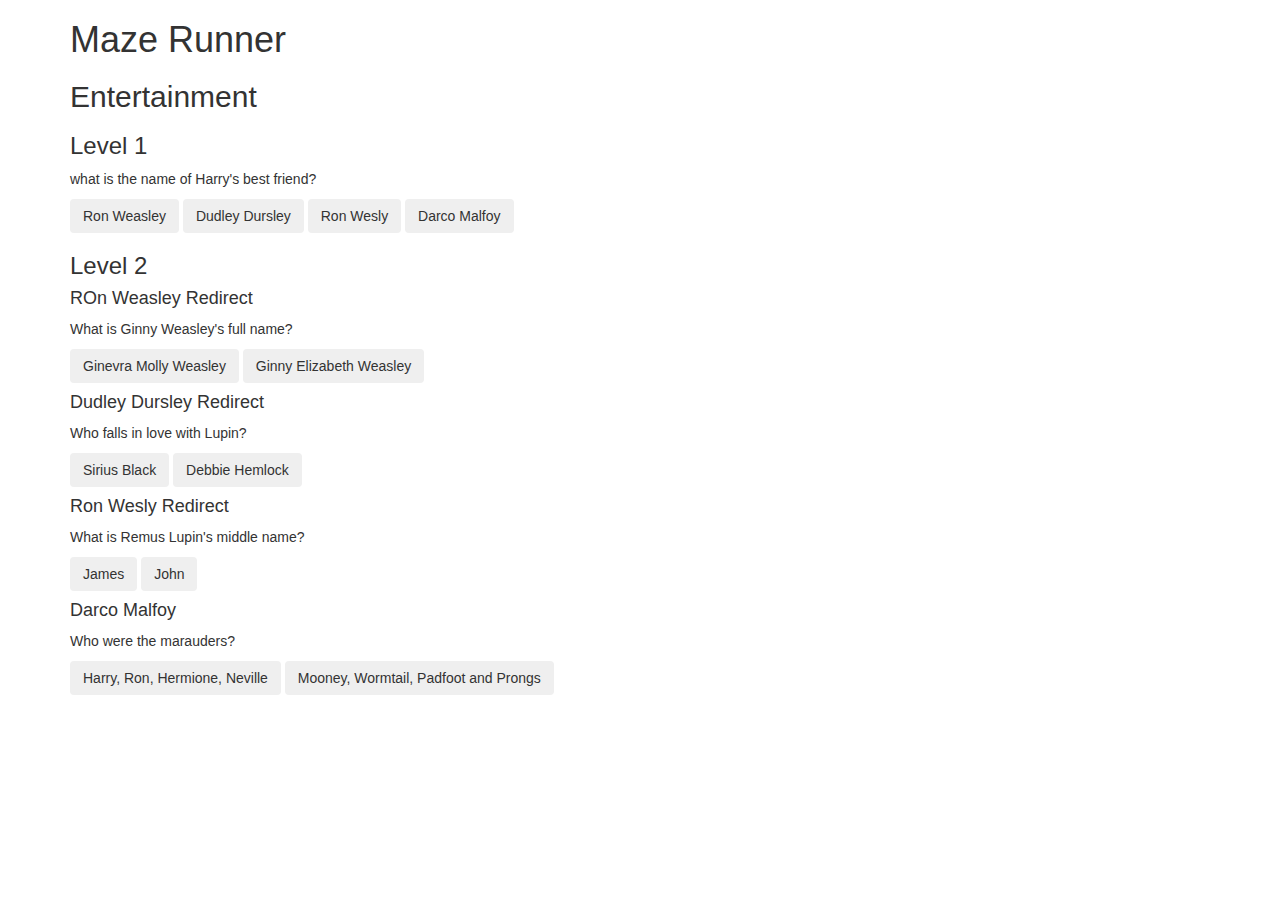
==== entertainment.html @ 1d20de8a "Merge pull request #2 from kimanikim/master" ====
<!DOCTYPE html>
<html lang="en" dir="ltr">

<head>
    <meta charset="utf-8">
    <link href="css/bootstrap.css" rel="stylesheet" type="text/css">
    <link rel="stylesheet" href="https://maxcdn.bootstrapcdn.com/bootstrap/3.3.7/css/bootstrap.min.css" integrity="sha384-BVYiiSIFeK1dGmJRAkycuHAHRg32OmUcww7on3RYdg4Va+PmSTsz/K68vbdEjh4u"
        crossorigin="anonymous">
    <link href="css/style.css" rel="stylesheet" type="text/css">
    <script src="https://code.jquery.com/jquery-3.3.1.js"></script>
    <script src="js/script3.js"></script>
    <title>Maze Runner</title>
</head>

<body>
    <div class="container">
        <h1>Maze Runner</h1>
        <h2>Entertainment</h2>
        <div id="question1-0">
            <h3>Level 1</h3>
            <p>what is the name of Harry's best friend?</p>
            <button class="btn" id="quest1-0">Ron Weasley</button>
            <button class="btn" id="quest1-1">Dudley Dursley</button>
            <button class="btn" id="quest1-2">Ron Wesly</button>
            <button class="btn" id="quest1-3">Darco Malfoy</button>
        </div>
        <div id="question 2-0">
            <h3>Level 2</h3>
            <h4>ROn Weasley Redirect</h4>
            <p>What is Ginny Weasley's full name?
            </p>
            <button class="btn" id="quest2-0">Ginevra Molly Weasley</button>
            <button class="btn" id="quest2-1">
                Ginny Elizabeth Weasley</button>
        </div>
        <div id="question 2-1">
            <h4>Dudley Dursley Redirect</h4>
            <p>Who falls in love with Lupin?
            </p>
            <button class="btn" id="quest2-2">Sirius Black</button>
            <!89!>
            <button class="btn" id="quest2-3">Debbie Hemlock</button>
        </div>
        <div id="question 2-2">
            <h4>Ron Wesly Redirect</h4>
            <p>What is Remus Lupin's middle name?
            </p>
            <button class="btn" id="quest2-4">James</button>
            <button class="btn" id="quest2-5">John</button>
        </div>
        <div id="question 2-3">
            <h4>Darco Malfoy</h4>
            <p>Who were the marauders?</p>
            <button class="btn" id="quest2-6">Harry, Ron, Hermione, Neville</button>
            <button class="btn" id="quest2-7">Mooney, Wormtail, Padfoot and Prongs</button>
        </div>
        <div class="hide">
            <h3>Level 3</h3>
            <div id="question3-0">
                <h4>Ginevra Molly Weasley Redirect</h4>
                <p>Who is a squib?</p>
                <button class="btn" id="quest3-0">Filch</button>
                <button class="btn" id="quest3-1">Snape</button>
            </div>

            <div id="question3-1">
                <h4>Ginny Elizabeth Weasley Redirect</h4>
                <p>What is Hermione's middle name?
                </p>
                <button class="btn" id="3-2">
                    Millicent</button>
                <button class="btn" id="3-3">Jane</button>
            </div>
            <div id="question3-2">
                <h4>Sirius Black Redirect</h4>
                <p>Where was Kanye West born?
                </p>
                <button class="btn" id="3-4">
                    Atlanta</button>
                <button class="btn" id="3-5">New York</button>
            </div>
            <div id="question3-3">
                <h4>Debbie Hemlock Redirect</h4>
                <p>Which radio personality calls himself "The King of All Media"?</p>
                <button class="btn" id="3-6">
                    Howard Stern</button>
                <button class="btn" id="3-7">Marily Monroe</button>
            </div>
            <div id="question3-4">
                <h4>James Redirect</h4>
                <p>"Doctor Who" star David Tennant performed in a rendition of which Shakespearean play?</p>
                <button class="btn" id="3-8">
                    Hamlet</button>
                <button class="btn" id="3-9">Marily</button>
            </div>
            <div id="question3-5">>
                <h4>John Redirect</h4>
                <p>In which Shakespeare play does the character Marcellus say, "Something is rotten in the state of Denmark"?
                </p>
                <button class="btn" id="3-10">
                    Hamlet</button>
                <button class="btn" id="3-11">Chorus</button>
            </div>
            <div id="question3-6">
                <h4>Harry, Ron, Hermione, Neville Redirect</h4>
                <p>In which Shakespearean play will you find the suicide of Ophelia?
                </p>
                <button class="btn" id="3-12">
                    Hamlet</button>
                <button class="btn" id="3-13">Chorus</button>
            </div>
            <div id="question3-7">
                <h4>Mooney, Wormtail, Padfoot and Prongs</h4>
                <p>What was George Bizet's last opera?</p>
                <button class="btn" id="3-14">Carmen</button>
                <button class="btn" id="3-15">Zoom</button>
            </div>
            <div id="question4-0">
                <h3>Level 4</h3>
                <h4>Filch Redirect</h4>
                <p>In "Jurassic World", what is the name of the dinosaur that is a genetic hybrid?</p>
                <button class="btn" id="4-0">Indominus Rex</button>
                <button class="btn" id="4-1">Tryrex</button>
            </div>
            <div id="question4-1">
                <h4>Snape Redirect</h4>
                <p>In the movie "Blade Runner", what is the term used for human-like androids?</p>
                <button class="btn" id="4-2">Indominus</button>
                <button class="btn" id="4-3">Replicants</button>
            </div>
            <div id="question4-2">
                <h4>Millicent Redirect</h4>
                <p>In the 1976 film 'Taxi Driver', how many guns did Travis buy from the salesman?</p>
                <button class="btn" id="4-4">4</button>
                <button class="btn" id="4-5">3</button>
            </div>
            <div id="question4-3">
                <h4>Jane Redirect</h4>
                <p>Ewan McGregor did not know the name of the second prequel film of Star Wars during and after filming.</p>
                <button class="btn" id="4-6">False</button>
                <button class="btn" id="4-7">True</button>
            </div>
            <div id="question4-4">
                <h4>Atlanta Redirect</h4>
                <p>What was the title of the first Bond movie, released in 1962?</p>
                <button class="btn" id="4-8">Jamie</button>
                <button class="btn" id="4-9">Dr. No</button>
            </div>
            <div id="question4-5">
                <h4>New York Redirect</h4>
                <p>In the 1971 film "Willy Wonka & the Chocolate Factory", who played Willy Wonka?</p>
                <button class="btn" id="4-10">Gene Wilder</button>
                <button class="btn" id="4-11">Williom Dock</button>
            </div>
            <div id="question4-6">
                <h4>Howard Monroe Redirect</h4>
                <p>Brandon Routh plays the titular character in the movie "John Wick".</p>
                <button class="btn" id="4-12">True</button>
                <button class="btn" id="4-13">False</button>
            </div>
            <div id="question4-7">
                <h4>Hamlet Redirect</h4>
                <p>Who voiced Metalbeard in "The Lego Movie"?</p>
                <button class="btn" id="4-14">Nick Offerman</button>
                <button class="btn" id="4-15">O'brien William</button>
            </div>
            <div id="question4-8">
                <h4>Marily Redirect</h4>
                <p>What is the name of the island that "Jurassic Park" is built on?</p>
                <button class="btn" id="4-16">North Isla</button>
                <button class="btn" id="4-17">Isal Nublar</button>
            </div>
            <div id="question4-9">
                <h4>Hamlet Redirect</h4>
                <p>There aren't any live-action clones in "Star Wars: Episode III - Revenge of the Sith".</p>
                <button class="btn" id="4-18">True</button>
                <button class="btn" id="4-19">False</button>
            </div>
            <div id="question4-10">
                <h4>Chorus Redirect</h4>
                <p>Which movie sequel had improved box office results compared to its original film?</p>
                <button class="btn" id="4-20">Toy Story</button>
                <button class="btn" id="4-21">Toy Story 2</button>
            </div>
            <div id="question4-11">
                <h4>Hamlet Redirect</h4>
                <p>Daniel Radcliffe became a global star in the film industry due to his performance in which film franchise?</p>
                <button class="btn" id="4-22">Harry Potter</button>
                <button class="btn" id="4-23">Tommy James</button>
            </div>
            <div id="question4-12">
                <h4>Chorus Redirect</h4>
                <p>In the movie The Revenant, DiCaprio's character hunts down the killer of his son.</p>
                <button class="btn" id="4-24">True</button>
                <button class="btn" id="4-25">False</button>
            </div>
            <div id="question4-13">
                <h4>Carmen Redirect</h4>
                <p>In the movie The Revenant, DiCaprio's character hunts down the killer of his son.
                </p>
                <button class="btn" id="4-26">True</button>
                <button class="btn" id="4-27">False</button>
            </div>
            <div id="question4-14">
                <h4>Carmen Redirect</h4>
                <p>Before "Jurassic Park III" was finalized and the Spinosaurus was chosen, which dinosaur was going to be the
                    star?
                </p>
                <button class="btn" id="4-28">Tryrex</button>
                <button class="btn" id="4-29">Baryonyx</button>
            </div>
            <div id="question4-0">
                <h4>Zoom Redirect</h4>
                <p>Leonardo DiCaprio won an Oscar for Best Actor in 2004's "The Aviator".</p>
                <button class="btn" id="4-30">True</button>
                <button class="btn" id="4-31">False</button>
            </div>

        </div>




    </div>

</body>

</html>
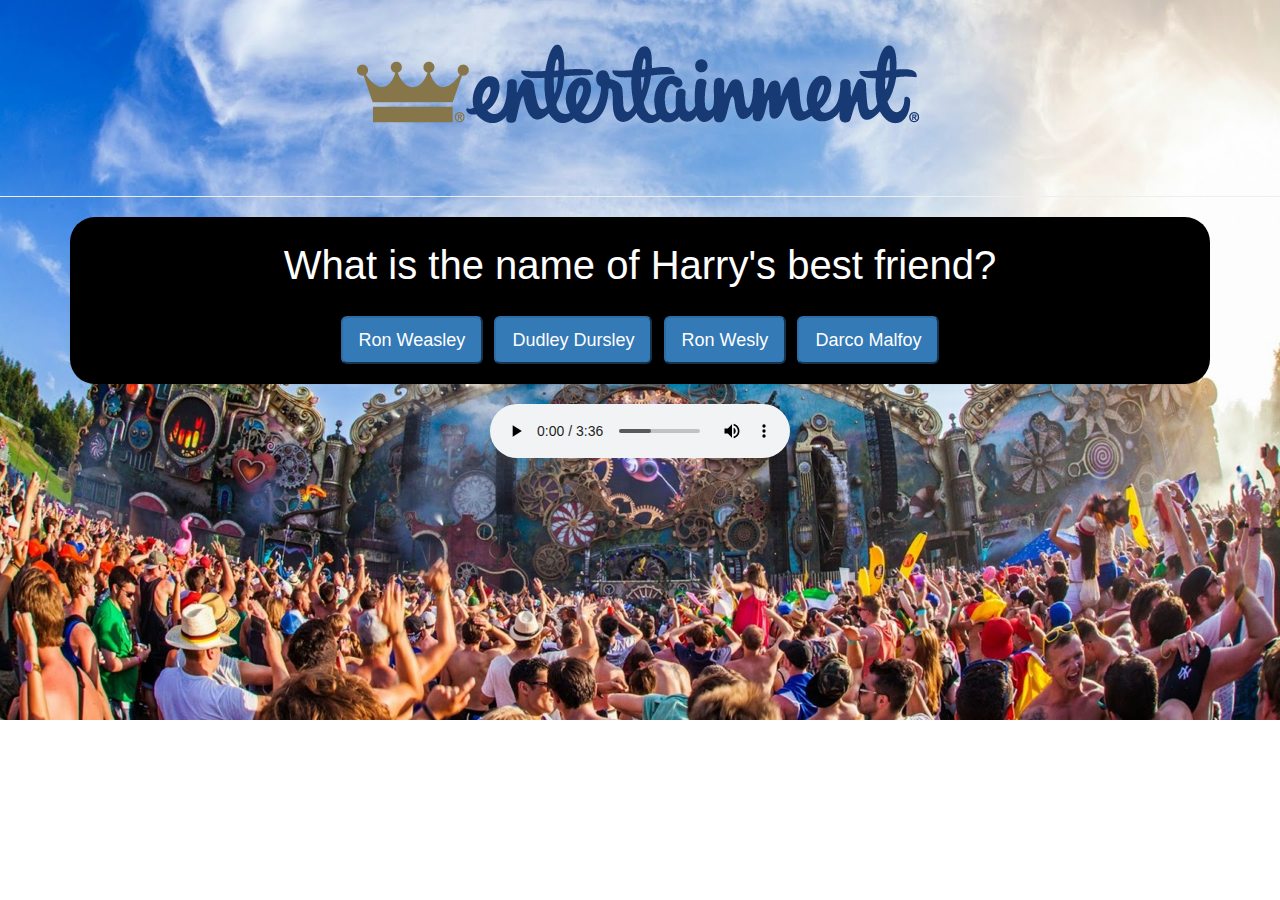
==== commit 76346ff2: "Brian's branch updated" ====
--- a/entertainment.html
+++ b/entertainment.html
@@ -6,219 +6,224 @@
     <link href="css/bootstrap.css" rel="stylesheet" type="text/css">
     <link rel="stylesheet" href="https://maxcdn.bootstrapcdn.com/bootstrap/3.3.7/css/bootstrap.min.css" integrity="sha384-BVYiiSIFeK1dGmJRAkycuHAHRg32OmUcww7on3RYdg4Va+PmSTsz/K68vbdEjh4u"
         crossorigin="anonymous">
-    <link href="css/style.css" rel="stylesheet" type="text/css">
+    <link href="css/style3.css" rel="stylesheet" type="text/css">
     <script src="https://code.jquery.com/jquery-3.3.1.js"></script>
     <script src="js/script3.js"></script>
     <title>Maze Runner</title>
 </head>
 
 <body>
+    <header>
+        <div class="img">
+            <img src="img/entertainment.png" alt="">
+        </div>
+        <hr class="divider-dashed-dbl brd-gray my-4">
+    </header>
     <div class="container">
-        <h1>Maze Runner</h1>
-        <h2>Entertainment</h2>
-        <div id="question1-0">
-            <h3>Level 1</h3>
-            <p>what is the name of Harry's best friend?</p>
-            <button class="btn" id="quest1-0">Ron Weasley</button>
-            <button class="btn" id="quest1-1">Dudley Dursley</button>
-            <button class="btn" id="quest1-2">Ron Wesly</button>
-            <button class="btn" id="quest1-3">Darco Malfoy</button>
-        </div>
-        <div id="question 2-0">
-            <h3>Level 2</h3>
-            <h4>ROn Weasley Redirect</h4>
-            <p>What is Ginny Weasley's full name?
-            </p>
-            <button class="btn" id="quest2-0">Ginevra Molly Weasley</button>
-            <button class="btn" id="quest2-1">
-                Ginny Elizabeth Weasley</button>
-        </div>
-        <div id="question 2-1">
-            <h4>Dudley Dursley Redirect</h4>
-            <p>Who falls in love with Lupin?
-            </p>
-            <button class="btn" id="quest2-2">Sirius Black</button>
-            <!89!>
-            <button class="btn" id="quest2-3">Debbie Hemlock</button>
-        </div>
-        <div id="question 2-2">
-            <h4>Ron Wesly Redirect</h4>
-            <p>What is Remus Lupin's middle name?
-            </p>
-            <button class="btn" id="quest2-4">James</button>
-            <button class="btn" id="quest2-5">John</button>
-        </div>
-        <div id="question 2-3">
-            <h4>Darco Malfoy</h4>
-            <p>Who were the marauders?</p>
-            <button class="btn" id="quest2-6">Harry, Ron, Hermione, Neville</button>
-            <button class="btn" id="quest2-7">Mooney, Wormtail, Padfoot and Prongs</button>
-        </div>
-        <div class="hide">
-            <h3>Level 3</h3>
+        <div class="panel panel-info panel-height">
+
+            <div id="question1-0">
+
+                <p>What is the name of Harry's best friend?</p>
+                <button class="btn-primary btn-lg" id="quest1-0">Ron Weasley</button>
+                <button class="btn-primary btn-lg" id="quest1-1">Dudley Dursley</button>
+                <button class="btn-primary btn-lg" id="quest1-2">Ron Wesly</button>
+                <button class="btn-primary btn-lg" id="quest1-3">Darco Malfoy</button>
+            </div>
+            <div id="question2-0">
+
+
+                <p>What is Ginny Weasley's full name?
+                </p>
+                <button class="btn-primary btn-lg" id="quest2-0">Ginevra Molly Weasley</button>
+                <button class="btn-primary btn-lg" id="quest2-1">Ginny Elizabeth Weasley</button>
+            </div>
+            <div id="question2-1">
+
+                <p>Who falls in love with Lupin?
+                </p>
+                <button class="btn-primary btn-lg" id="quest2-2">Sirius Black</button>
+                <!89!>
+                <button class="btn-primary btn-lg" id="quest2-3">Debbie Hemlock</button>
+            </div>
+            <div id="question2-2">
+
+                <p>What is Remus Lupin's middle name?
+                </p>
+                <button class="btn-primary btn-lg" id="quest2-4">James</button>
+                <button class="btn-primary btn-lg" id="quest2-5">John</button>
+            </div>
+            <div id="question2-3">
+
+                <p>Who were the marauders?</p>
+                <button class="btn-primary btn-lg" id="quest2-6">Harry, Ron, Hermione, Neville</button>
+                <button class="btn-primary btn-lg" id="quest2-7">Mooney, Wormtail, Padfoot and Prongs</button>
+            </div>
             <div id="question3-0">
-                <h4>Ginevra Molly Weasley Redirect</h4>
+
+
                 <p>Who is a squib?</p>
-                <button class="btn" id="quest3-0">Filch</button>
-                <button class="btn" id="quest3-1">Snape</button>
-            </div>
-
+                <button class="btn-primary btn-lg" id="quest3-0">Filch</button>
+                <button class="btn-primary btn-lg" id="quest3-1">Snape</button>
+            </div>
             <div id="question3-1">
-                <h4>Ginny Elizabeth Weasley Redirect</h4>
+
                 <p>What is Hermione's middle name?
                 </p>
-                <button class="btn" id="3-2">
+                <button class="btn-primary btn-lg" id="quest3-2">
                     Millicent</button>
-                <button class="btn" id="3-3">Jane</button>
+                <button class="btn-primary btn-lg" id="quest3-3">Jane</button>
             </div>
             <div id="question3-2">
-                <h4>Sirius Black Redirect</h4>
+
                 <p>Where was Kanye West born?
                 </p>
-                <button class="btn" id="3-4">
+                <button class="btn-primary btn-lg" id="quest3-4">
                     Atlanta</button>
-                <button class="btn" id="3-5">New York</button>
+                <button class="btn-primary btn-lg" id="quest3-5">New York</button>
             </div>
             <div id="question3-3">
-                <h4>Debbie Hemlock Redirect</h4>
                 <p>Which radio personality calls himself "The King of All Media"?</p>
-                <button class="btn" id="3-6">
+                <button class="btn-primary btn-lg" id="quest3-6">
                     Howard Stern</button>
-                <button class="btn" id="3-7">Marily Monroe</button>
+                <button class="btn-primary btn-lg" id="quest3-7">Marily Monroe</button>
             </div>
             <div id="question3-4">
-                <h4>James Redirect</h4>
                 <p>"Doctor Who" star David Tennant performed in a rendition of which Shakespearean play?</p>
-                <button class="btn" id="3-8">
+                <button class="btn-primary btn-lg" id="quest3-8">
                     Hamlet</button>
-                <button class="btn" id="3-9">Marily</button>
-            </div>
-            <div id="question3-5">>
-                <h4>John Redirect</h4>
+                <button class="btn-primary btn-lg" id="quest3-9">Marily</button>
+            </div>
+            <div id="question3-5">
+
                 <p>In which Shakespeare play does the character Marcellus say, "Something is rotten in the state of Denmark"?
                 </p>
-                <button class="btn" id="3-10">
+                <button class="btn-primary btn-lg" id="quest3-10">
                     Hamlet</button>
-                <button class="btn" id="3-11">Chorus</button>
+                <button class="btn-primary btn-lg" id="quest3-11">Chorus</button>
             </div>
             <div id="question3-6">
-                <h4>Harry, Ron, Hermione, Neville Redirect</h4>
+
                 <p>In which Shakespearean play will you find the suicide of Ophelia?
                 </p>
-                <button class="btn" id="3-12">
+                <button class="btn-primary btn-lg" id="quest3-12">
                     Hamlet</button>
-                <button class="btn" id="3-13">Chorus</button>
+                <button class="btn-primary btn-lg" id="quest3-13">Chorus</button>
             </div>
             <div id="question3-7">
-                <h4>Mooney, Wormtail, Padfoot and Prongs</h4>
+
                 <p>What was George Bizet's last opera?</p>
-                <button class="btn" id="3-14">Carmen</button>
-                <button class="btn" id="3-15">Zoom</button>
+                <button class="btn-primary btn-lg" id="quest3-14">Carmen</button>
+                <button class="btn-primary btn-lg" id="quest3-15">Zoom</button>
             </div>
             <div id="question4-0">
-                <h3>Level 4</h3>
-                <h4>Filch Redirect</h4>
+
+
                 <p>In "Jurassic World", what is the name of the dinosaur that is a genetic hybrid?</p>
-                <button class="btn" id="4-0">Indominus Rex</button>
-                <button class="btn" id="4-1">Tryrex</button>
+                <button class="btn-primary btn-lg" id="quest4-0">Indominus Rex</button>
+                <button class="btn-primary btn-lg" id="quest4-1">Tryrex</button>
             </div>
             <div id="question4-1">
-                <h4>Snape Redirect</h4>
+
                 <p>In the movie "Blade Runner", what is the term used for human-like androids?</p>
-                <button class="btn" id="4-2">Indominus</button>
-                <button class="btn" id="4-3">Replicants</button>
+                <button class="btn-primary btn-lg" id="quest4-2">Indominus</button>
+                <button class="btn-primary btn-lg" id="quest4-3">Replicants</button>
             </div>
             <div id="question4-2">
-                <h4>Millicent Redirect</h4>
+
                 <p>In the 1976 film 'Taxi Driver', how many guns did Travis buy from the salesman?</p>
-                <button class="btn" id="4-4">4</button>
-                <button class="btn" id="4-5">3</button>
+                <button class="btn-primary btn-lg" id="quest4-4">4</button>
+                <button class="btn-primary btn-lg" id="quest4-5">3</button>
             </div>
             <div id="question4-3">
-                <h4>Jane Redirect</h4>
+
                 <p>Ewan McGregor did not know the name of the second prequel film of Star Wars during and after filming.</p>
-                <button class="btn" id="4-6">False</button>
-                <button class="btn" id="4-7">True</button>
+                <button class="btn-primary btn-lg" id="quest4-6">False</button>
+                <button class="btn-primary btn-lg" id="quest4-7">True</button>
             </div>
             <div id="question4-4">
-                <h4>Atlanta Redirect</h4>
+
                 <p>What was the title of the first Bond movie, released in 1962?</p>
-                <button class="btn" id="4-8">Jamie</button>
-                <button class="btn" id="4-9">Dr. No</button>
+                <button class="btn-primary btn-lg" id="quest4-8">Jamie</button>
+                <button class="btn-primary btn-lg" id="quest4-9">Dr. No</button>
             </div>
             <div id="question4-5">
-                <h4>New York Redirect</h4>
+
                 <p>In the 1971 film "Willy Wonka & the Chocolate Factory", who played Willy Wonka?</p>
-                <button class="btn" id="4-10">Gene Wilder</button>
-                <button class="btn" id="4-11">Williom Dock</button>
+                <button class="btn-primary btn-lg" id="quest4-10">Gene Wilder</button>
+                <button class="btn-primary btn-lg" id="quest4-11">Williom Dock</button>
             </div>
             <div id="question4-6">
-                <h4>Howard Monroe Redirect</h4>
+
                 <p>Brandon Routh plays the titular character in the movie "John Wick".</p>
-                <button class="btn" id="4-12">True</button>
-                <button class="btn" id="4-13">False</button>
+                <button class="btn-primary btn-lg" id="quest4-12">True</button>
+                <button class="btn-primary btn-lg" id="quest4-13">False</button>
             </div>
             <div id="question4-7">
-                <h4>Hamlet Redirect</h4>
+
                 <p>Who voiced Metalbeard in "The Lego Movie"?</p>
-                <button class="btn" id="4-14">Nick Offerman</button>
-                <button class="btn" id="4-15">O'brien William</button>
+                <button class="btn-primary btn-lg" id="quest4-14">Nick Offerman</button>
+                <button class="btn-primary btn-lg" id="quest4-15">O'brien William</button>
             </div>
             <div id="question4-8">
-                <h4>Marily Redirect</h4>
+
                 <p>What is the name of the island that "Jurassic Park" is built on?</p>
-                <button class="btn" id="4-16">North Isla</button>
-                <button class="btn" id="4-17">Isal Nublar</button>
+                <button class="btn-primary btn-lg" id="quest4-16">North Isla</button>
+                <button class="btn-primary btn-lg" id="quest4-17">Isal Nublar</button>
             </div>
             <div id="question4-9">
-                <h4>Hamlet Redirect</h4>
+
                 <p>There aren't any live-action clones in "Star Wars: Episode III - Revenge of the Sith".</p>
-                <button class="btn" id="4-18">True</button>
-                <button class="btn" id="4-19">False</button>
+                <button class="btn-primary btn-lg" id="quest4-18">True</button>
+                <button class="btn-primary btn-lg" id="quest4-19">False</button>
             </div>
             <div id="question4-10">
-                <h4>Chorus Redirect</h4>
+
                 <p>Which movie sequel had improved box office results compared to its original film?</p>
-                <button class="btn" id="4-20">Toy Story</button>
-                <button class="btn" id="4-21">Toy Story 2</button>
+                <button class="btn-primary btn-lg" id="quest4-20">Toy Story</button>
+                <button class="btn-primary btn-lg" id="quest4-21">Toy Story 2</button>
             </div>
             <div id="question4-11">
-                <h4>Hamlet Redirect</h4>
+
                 <p>Daniel Radcliffe became a global star in the film industry due to his performance in which film franchise?</p>
-                <button class="btn" id="4-22">Harry Potter</button>
-                <button class="btn" id="4-23">Tommy James</button>
+                <button class="btn-primary btn-lg" id="quest4-22">Harry Potter</button>
+                <button class="btn-primary btn-lg" id="quest4-23">Tommy James</button>
             </div>
             <div id="question4-12">
-                <h4>Chorus Redirect</h4>
+
                 <p>In the movie The Revenant, DiCaprio's character hunts down the killer of his son.</p>
-                <button class="btn" id="4-24">True</button>
-                <button class="btn" id="4-25">False</button>
+                <button class="btn-primary btn-lg" id="quest4-24">True</button>
+                <button class="btn-primary btn-lg" id="quest4-25">False</button>
             </div>
             <div id="question4-13">
-                <h4>Carmen Redirect</h4>
+
                 <p>In the movie The Revenant, DiCaprio's character hunts down the killer of his son.
                 </p>
-                <button class="btn" id="4-26">True</button>
-                <button class="btn" id="4-27">False</button>
+                <button class="btn-primary btn-lg" id="quest4-26">True</button>
+                <button class="btn-primary btn-lg" id="quest4-27">False</button>
             </div>
             <div id="question4-14">
-                <h4>Carmen Redirect</h4>
+
                 <p>Before "Jurassic Park III" was finalized and the Spinosaurus was chosen, which dinosaur was going to be the
                     star?
                 </p>
-                <button class="btn" id="4-28">Tryrex</button>
-                <button class="btn" id="4-29">Baryonyx</button>
-            </div>
-            <div id="question4-0">
-                <h4>Zoom Redirect</h4>
+                <button class="btn-primary btn-lg" id="quest4-28">Tryrex</button>
+                <button class="btn-primary btn-lg" id="quest4-29">Baryonyx</button>
+            </div>
+            <div id="question4-15">
+
                 <p>Leonardo DiCaprio won an Oscar for Best Actor in 2004's "The Aviator".</p>
-                <button class="btn" id="4-30">True</button>
-                <button class="btn" id="4-31">False</button>
+                <button class="btn-primary btn-lg" id="quest4-30">True</button>
+                <button class="btn-primary btn-lg" id="quest4-31">False</button>
+            </div>
+            <div id="win">
+                <h4>Congratulations! You've conquered the maze!</h4>
             </div>
 
         </div>
-
-
+        <audio controls autoplay loop>
+            <source src="Music/Yo Alex Feat  Stonee Jiwe - Uhai (Extended) [2017].mp3">
+        </audio>
 
 
     </div>
--- a/css/style3.css
+++ b/css/style3.css
@@ -0,0 +1,65 @@
+#question2-0,
+#question2-1,
+#question2-2,
+#question2-3 {
+  display: none;
+}
+#question3-0,
+#question3-1,
+#question3-2,
+#question3-3,
+#question3-4,
+#question3-5,
+#question3-6,
+#question3-7 {
+  display: none;
+}
+#question4-0,
+#question4-1,
+#question4-2,
+#question4-3,
+#question4-4,
+#question4-5,
+#question4-6,
+#question4-7,
+#question4-8,
+#question4-9,
+#question4-10,
+#question4-11,
+#question4-12,
+#question4-13,
+#question4-14,
+#question4-15,
+#win {
+  display: none;
+}
+
+body {
+  background-image: url("../img/Tomorrowland-Belgium-Wallpaper-HD-27064.jpg");
+
+  background-size: cover;
+  background-repeat: no-repeat;
+}
+
+.container {
+  margin-top: 0%;
+  text-align: center;
+}
+
+.panel {
+  background-color: black;
+  color: white;
+  font-size: 40px;
+  border-radius: 25px;
+  border: 2px;
+  padding: 20px;
+}
+
+.img {
+  text-align: center;
+}
+
+button:hover {
+  background: #00ff8c;
+  color: black;
+}
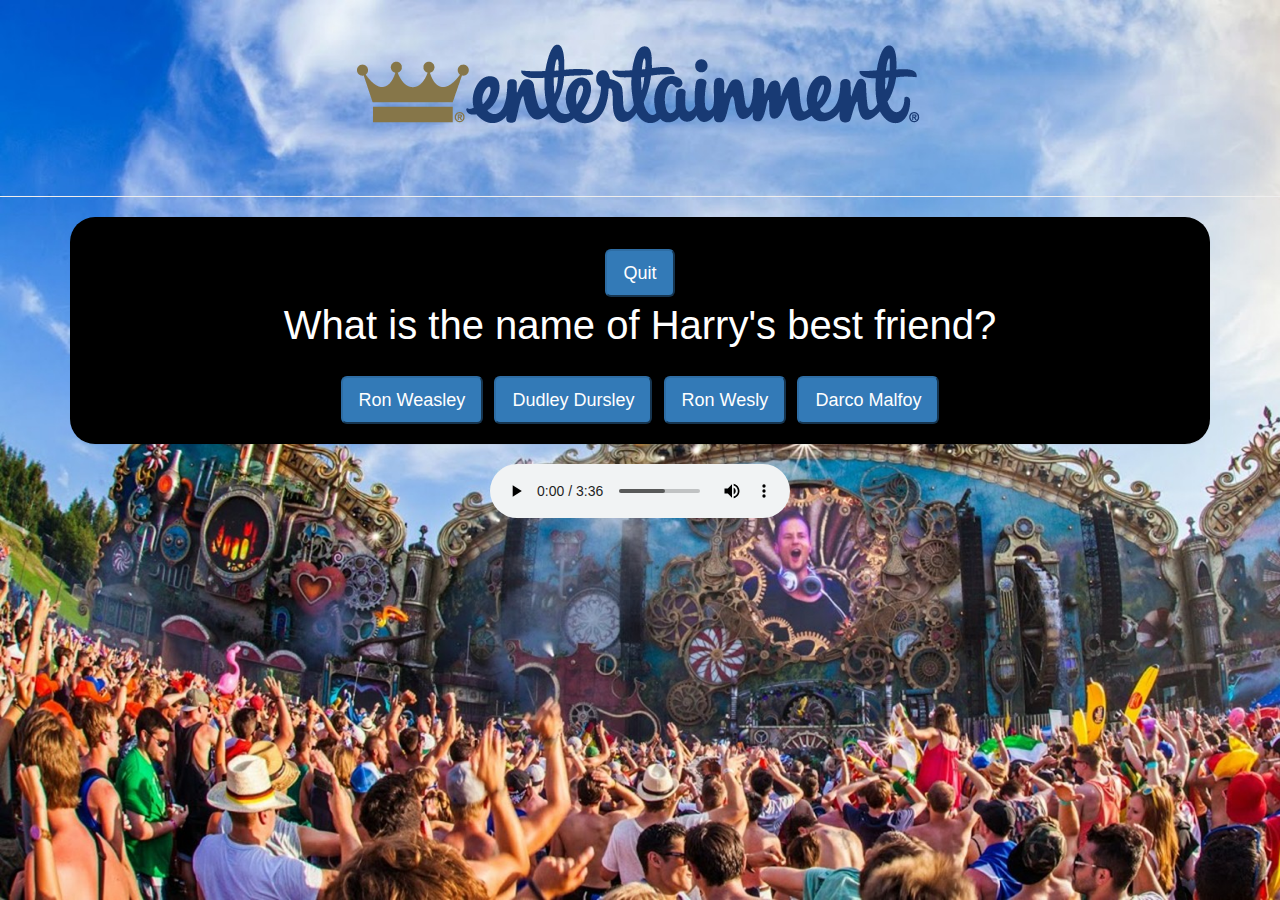
==== commit 9d5068a6: "Branches merged" ====
--- a/entertainment.html
+++ b/entertainment.html
@@ -21,6 +21,8 @@
     </header>
     <div class="container">
         <div class="panel panel-info panel-height">
+          <button id="quit" onclick="location.href='index.html'"  class="btn-primary btn-lg">Quit</button>
+
 
             <div id="question1-0">
 
@@ -43,7 +45,7 @@
                 <p>Who falls in love with Lupin?
                 </p>
                 <button class="btn-primary btn-lg" id="quest2-2">Sirius Black</button>
-                <!89!>
+
                 <button class="btn-primary btn-lg" id="quest2-3">Debbie Hemlock</button>
             </div>
             <div id="question2-2">
@@ -222,7 +224,7 @@
 
         </div>
         <audio controls autoplay loop>
-            <source src="Music/Yo Alex Feat  Stonee Jiwe - Uhai (Extended) [2017].mp3">
+            <source src="music/Yo Alex Feat  Stonee Jiwe - Uhai (Extended) [2017].mp3">
         </audio>
 
 
@@ -230,4 +232,4 @@
 
 </body>
 
-</html>+</html>
--- a/css/style3.css
+++ b/css/style3.css
@@ -33,6 +33,9 @@
 #win {
   display: none;
 }
+body,html{
+  height:100%;
+}
 
 body {
   background-image: url("../img/Tomorrowland-Belgium-Wallpaper-HD-27064.jpg");
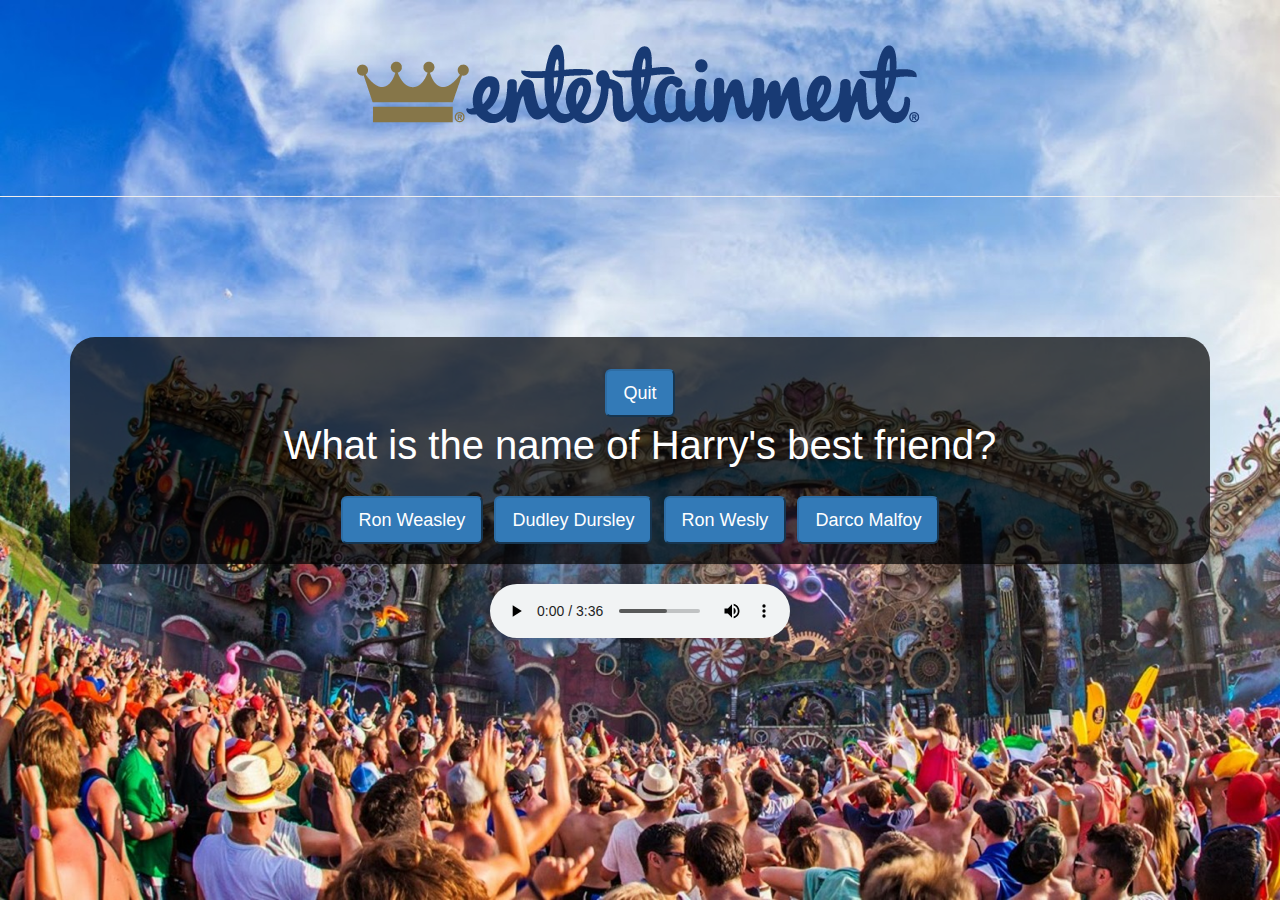
==== commit 2314fc5b: "jQuery errors fixed and favicons added to html files" ====
--- a/entertainment.html
+++ b/entertainment.html
@@ -3,6 +3,8 @@
 
 <head>
     <meta charset="utf-8">
+    <link rel="icon" type="image/png" href="img/tomorrowland.png" >
+
     <link href="css/bootstrap.css" rel="stylesheet" type="text/css">
     <link rel="stylesheet" href="https://maxcdn.bootstrapcdn.com/bootstrap/3.3.7/css/bootstrap.min.css" integrity="sha384-BVYiiSIFeK1dGmJRAkycuHAHRg32OmUcww7on3RYdg4Va+PmSTsz/K68vbdEjh4u"
         crossorigin="anonymous">
@@ -20,6 +22,7 @@
         <hr class="divider-dashed-dbl brd-gray my-4">
     </header>
     <div class="container">
+      <br><br><br><br><br><br>
         <div class="panel panel-info panel-height">
           <button id="quit" onclick="location.href='index.html'"  class="btn-primary btn-lg">Quit</button>
 
@@ -220,6 +223,7 @@
             </div>
             <div id="win">
                 <h4>Congratulations! You've conquered the maze!</h4>
+                <img src="img/entertain.gif">
             </div>
 
         </div>
--- a/css/style3.css
+++ b/css/style3.css
@@ -56,6 +56,8 @@
   border-radius: 25px;
   border: 2px;
   padding: 20px;
+  background-color: rgba(0,0,0, 0.7);
+
 }
 
 .img {
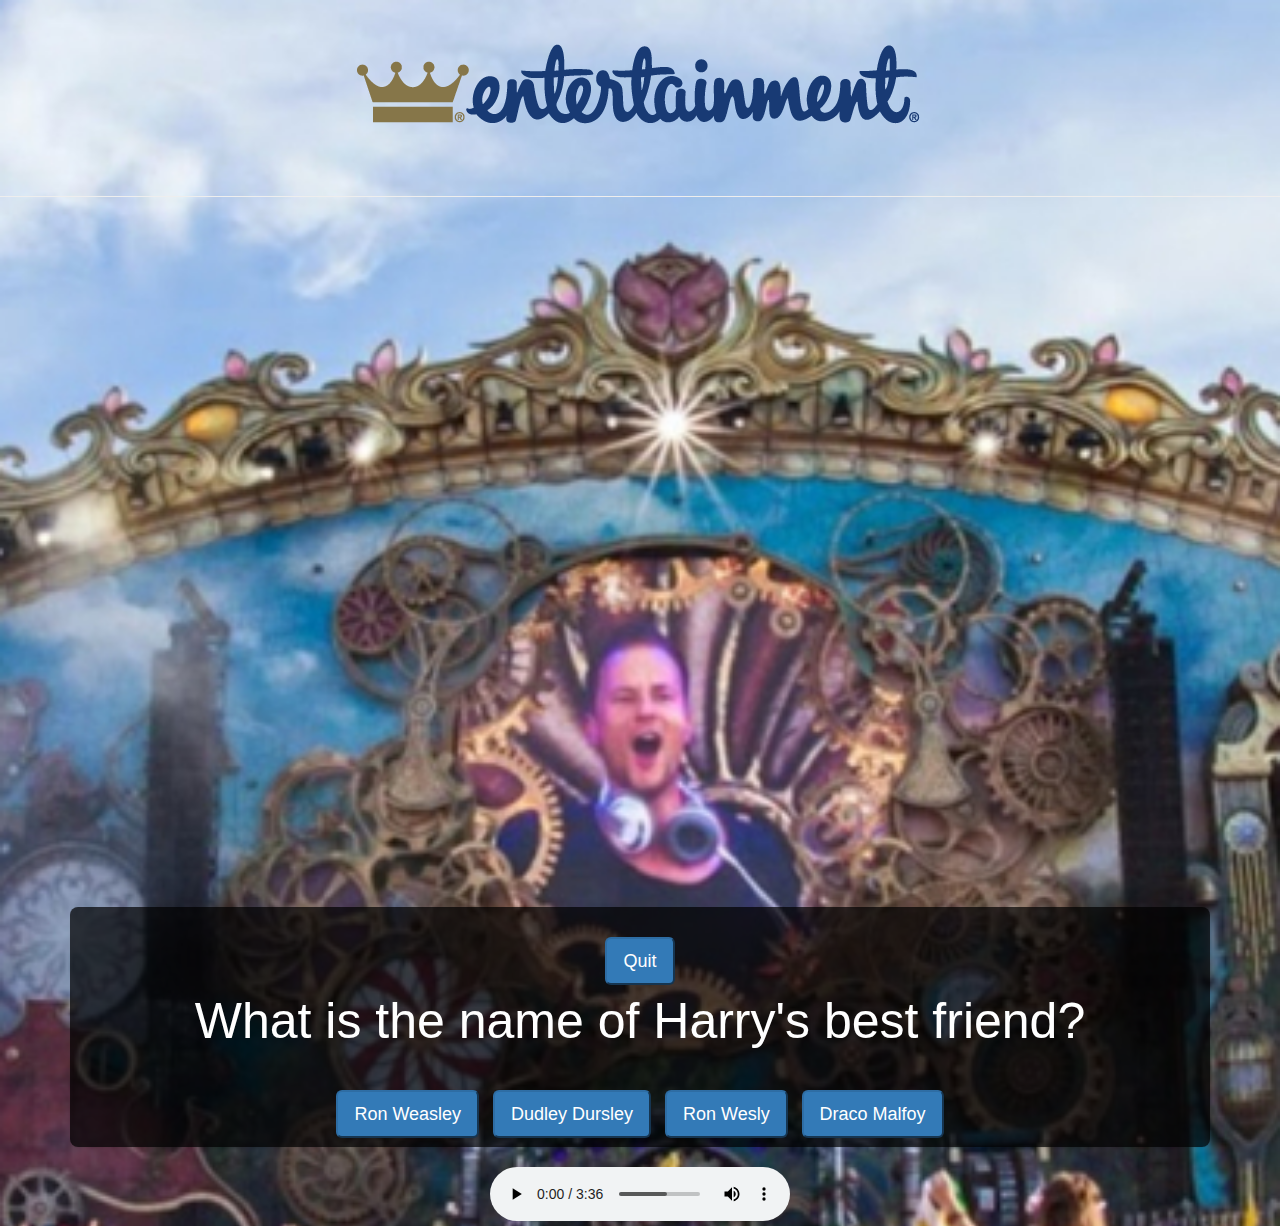
==== commit f6da64de: "Changes for most media queries updated" ====
--- a/entertainment.html
+++ b/entertainment.html
@@ -33,7 +33,7 @@
                 <button class="btn-primary btn-lg" id="quest1-0">Ron Weasley</button>
                 <button class="btn-primary btn-lg" id="quest1-1">Dudley Dursley</button>
                 <button class="btn-primary btn-lg" id="quest1-2">Ron Wesly</button>
-                <button class="btn-primary btn-lg" id="quest1-3">Darco Malfoy</button>
+                <button class="btn-primary btn-lg" id="quest1-3">Draco Malfoy</button>
             </div>
             <div id="question2-0">
 
@@ -223,7 +223,7 @@
             </div>
             <div id="win">
                 <h4>Congratulations! You've conquered the maze!</h4>
-                <img src="img/entertain.gif">
+                <img id="gif" src="img/entertain.gif">
             </div>
 
         </div>
--- a/css/style3.css
+++ b/css/style3.css
@@ -68,3 +68,277 @@
   background: #00ff8c;
   color: black;
 }
+h4{
+  font-size: 60px;
+  font-style: normal;
+}
+#gif{
+  height: 300px;
+  width: 650px;
+}
+
+
+
+/* Media query for Oppo F5 Lite/Tecno Spark 2 */
+@media only screen and (min-device-width : 720px){
+  body{
+    /* The image used */
+    background-image: url("../img/entpixel2xl.jpg");
+    /* Set a specific height */
+    height:700px;
+    /* Position and center the image to scale nicely on all screens */
+    background-position:center;
+    background-repeat:no-repeat;
+    background-size:cover;
+    position:relative;
+  }
+  .panel{
+  margin-top: 50%;
+  background-color:black;
+  color: white;
+  font-size: 50px;
+  border-radius: 8px;
+  border: 2px;
+  padding: 8px;
+  background-color: rgba(0,0,0, 0.7);
+  }
+}
+
+/* Media query for Pixel 2 & 2XL */
+@media only screen and (min-device-width : 411px) and (max-device-height : 823px) {
+  body{
+    /* The image used */
+    background-image: url("../img/entpixel2xl.jpg");
+    /* Set a specific height */
+    height:700px;
+    /* Position and center the image to scale nicely on all screens */
+    background-position:center;
+    background-repeat:no-repeat;
+    background-size:cover;
+    position:relative;
+  }
+  .panel{
+  margin-top: 35%;
+  background-color:black;
+  color: white;
+  font-size: 50px;
+  border-radius: 8px;
+  border: 2px;
+  padding: 8px;
+  background-color: rgba(0,0,0, 0.7);
+  }
+}
+
+
+
+/* Media query for 15.4 inch screen */
+@media only screen and (min-device-width : 1281px){
+  body,html{
+    height:100%;
+    }
+    body{
+    /* The image used */
+    background-image: url("../img/Tomorrowland-Belgium-Wallpaper-HD-27064.jpg");
+    /* Set a specific height */
+    /* Position and center the image to scale nicely on all screens */
+    background-position:center;
+    background-repeat:no-repeat;
+    background-size:cover;
+    position:relative;
+  }
+  .panel{
+  margin-top: -50px;
+  background-color:black;
+  color: white;
+  font-size: 50px;
+  border-radius: 8px;
+  border: 2px;
+  padding: 8px;
+  background-color: rgba(0,0,0, 0.7);
+  }
+}
+
+
+/* Media query for My Screen inch screens  */
+@media (min-device-width : 1451px) {
+  body,html{
+    height:100%;
+    }
+    body{
+    /* The image used */
+    background-image: url("../img/Tomorrowland-Belgium-Wallpaper-HD-27064.jpg");
+    /* Set a specific height */
+    /* Position and center the image to scale nicely on all screens */
+    background-position:center;
+    background-repeat:no-repeat;
+    background-size:cover;
+    position:relative;
+  }
+  .panel{
+  margin-top: -35px;
+  background-color:black;
+  color: white;
+  font-size: 50px;
+  border-radius: 8px;
+  border: 2px;
+  padding: 8px;
+  background-color: rgba(0,0,0, 0.7);
+  }
+
+}
+
+/* Media query for iphone 6/7/8 */
+@media only screen and (device-width : 375px) and (max-device-height : 667px) {
+  body{
+    /* The image used */
+    background-image: url("../img/Tomorrowland-Belgium-Wallpaper-HD-27064.jpg");
+    /* Set a specific height */
+    height:700px;
+    /* Position and center the image to scale nicely on all screens */
+    background-position:center;
+    background-repeat:no-repeat;
+    background-size:cover;
+    position:relative;
+  }
+  .panel{
+  margin-top: 25%;
+  background-color:black;
+  color: white;
+  font-size: 50px;
+  border-radius: 8px;
+  border: 2px;
+  padding: 8px;
+  background-color: rgba(0,0,0, 0.7);
+  }
+}
+
+
+/* Media query for Galaxy S5 */
+@media only screen and (device-width : 360px) and (max-device-height : 640px) {
+  body{
+    /* The image used */
+    background-image: url("../img/ents5.jpg");
+    /* Set a specific height */
+    height:700px;
+    /* Position and center the image to scale nicely on all screens */
+    background-position:center;
+    background-repeat:no-repeat;
+    background-size:cover;
+    position:relative;
+  }
+  .panel{
+  margin-top: 25%;
+  background-color:black;
+  color: white;
+  font-size: 50px;
+  border-radius: 8px;
+  border: 2px;
+  padding: 8px;
+  background-color: rgba(0,0,0, 0.7);
+  }
+}
+
+
+
+
+/* Media query for iPhone 5*/
+@media only screen and (device-width : 320px) and (max-device-height: 568px) {
+  body{
+    /* The image used */
+    background-image: url("../img/entiphone5.jpg");
+    /* Set a specific height */
+    height:700px;
+    /* Position and center the image to scale nicely on all screens */
+    background-position:center;
+    background-repeat:no-repeat;
+    background-size:cover;
+    position:relative;
+  }
+  .panel{
+  margin-top: 25%;
+  background-color:black;
+  color: white;
+  font-size: 50px;
+  border-radius: 8px;
+  border: 2px;
+  padding: 8px;
+  background-color: rgba(0,0,0, 0.7);
+  }
+}
+
+/* Media query for iphone x*/
+@media only screen and (device-height : 812px) {
+  body{
+    /* The image used */
+    background-image: url("../img/entx.jpg");
+    /* Set a specific height */
+    height:700px;
+    /* Position and center the image to scale nicely on all screens */
+    background-position:center;
+    background-repeat:no-repeat;
+    background-size:cover;
+    position:relative;
+  }
+  .panel{
+  margin-top: 50%;
+  background-color:black;
+  color: white;
+  font-size: 50px;
+  border-radius: 8px;
+  border: 2px;
+  padding: 8px;
+  background-color: rgba(0,0,0, 0.7);
+  }
+}
+
+
+/* Media query for iPad*/
+@media only screen and (device-height : 1024px) {
+  body{
+    /* The image used */
+    background-image: url("../img/entipad.jpg");
+    /* Set a specific height */
+    height:700px;
+    /* Position and center the image to scale nicely on all screens */
+    background-position:center;
+    background-repeat:no-repeat;
+    background-size:cover;
+    position:relative;
+  }
+  .panel{
+  margin-top: 12%;
+  background-color:black;
+  color: white;
+  font-size: 50px;
+  border-radius: 8px;
+  border: 2px;
+  padding: 8px;
+  background-color: rgba(0,0,0, 0.7);
+  }
+}
+
+
+/* Media query for iphone x*/
+@media only screen and (device-height : 1366px) {
+  body{
+    /* The image used */
+    background-image: url("../img/entipadpro.jpg");
+    /* Set a specific height */
+    height:700px;
+    /* Position and center the image to scale nicely on all screens */
+    background-position:center;
+    background-repeat:no-repeat;
+    background-size:cover;
+    position:relative;
+  }
+  .panel{
+  margin-top: 10%;
+  background-color:black;
+  color: white;
+  font-size: 50px;
+  border-radius: 8px;
+  border: 2px;
+  padding: 8px;
+  background-color: rgba(0,0,0, 0.7);
+  }
+}
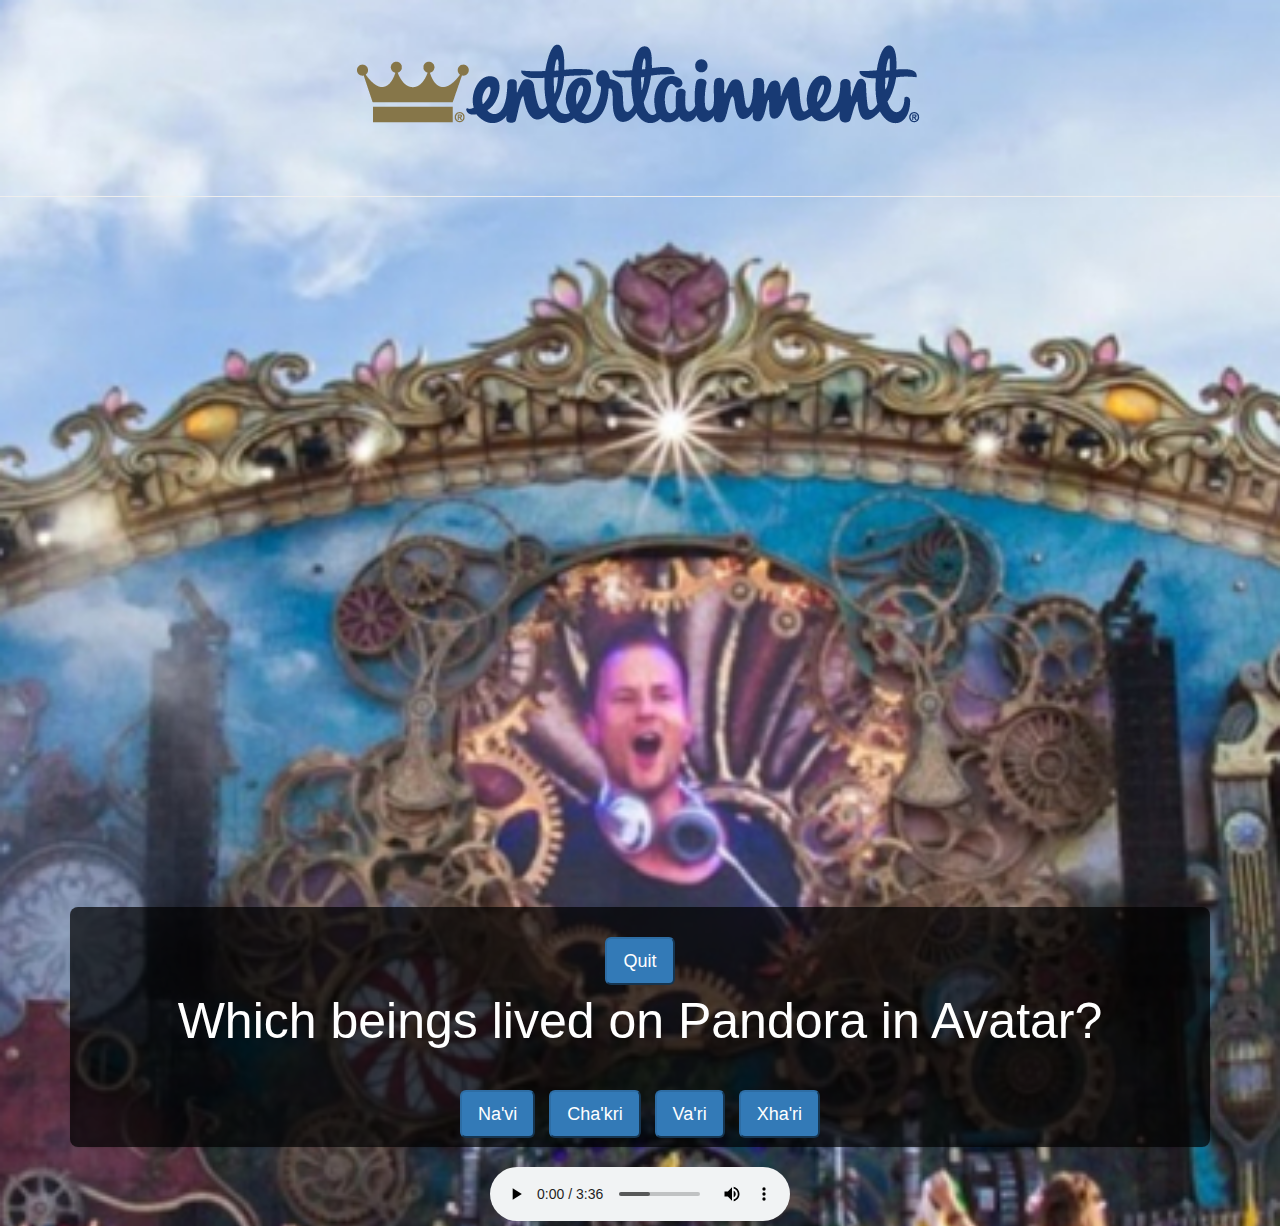
==== commit 78878a38: "First question in Entertainment.html changed to a harder one" ====
--- a/entertainment.html
+++ b/entertainment.html
@@ -29,23 +29,23 @@
 
             <div id="question1-0">
 
-                <p>What is the name of Harry's best friend?</p>
-                <button class="btn-primary btn-lg" id="quest1-0">Ron Weasley</button>
-                <button class="btn-primary btn-lg" id="quest1-1">Dudley Dursley</button>
-                <button class="btn-primary btn-lg" id="quest1-2">Ron Wesly</button>
-                <button class="btn-primary btn-lg" id="quest1-3">Draco Malfoy</button>
+                <p>Which beings lived on Pandora in Avatar?</p>
+                <button class="btn-primary btn-lg" id="quest1-0">Na'vi</button>
+                <button class="btn-primary btn-lg" id="quest1-1">Cha'kri</button>
+                <button class="btn-primary btn-lg" id="quest1-2">Va'ri</button>
+                <button class="btn-primary btn-lg" id="quest1-3">Xha'ri</button>
             </div>
             <div id="question2-0">
 
 
-                <p>What is Ginny Weasley's full name?
+                <p>What is Ginny Weasley's full name in Harry Potter?
                 </p>
                 <button class="btn-primary btn-lg" id="quest2-0">Ginevra Molly Weasley</button>
                 <button class="btn-primary btn-lg" id="quest2-1">Ginny Elizabeth Weasley</button>
             </div>
             <div id="question2-1">
 
-                <p>Who falls in love with Lupin?
+                <p>Who falls in love with Lupin in Harry Potter?
                 </p>
                 <button class="btn-primary btn-lg" id="quest2-2">Sirius Black</button>
 
@@ -53,27 +53,27 @@
             </div>
             <div id="question2-2">
 
-                <p>What is Remus Lupin's middle name?
+                <p>What is Remus Lupin's middle name(Harry Potter)?
                 </p>
                 <button class="btn-primary btn-lg" id="quest2-4">James</button>
                 <button class="btn-primary btn-lg" id="quest2-5">John</button>
             </div>
             <div id="question2-3">
 
-                <p>Who were the marauders?</p>
+                <p>Who were the marauders?(Harry Potter)</p>
                 <button class="btn-primary btn-lg" id="quest2-6">Harry, Ron, Hermione, Neville</button>
                 <button class="btn-primary btn-lg" id="quest2-7">Mooney, Wormtail, Padfoot and Prongs</button>
             </div>
             <div id="question3-0">
 
 
-                <p>Who is a squib?</p>
+                <p>Who is a squib?(Harry Potter)</p>
                 <button class="btn-primary btn-lg" id="quest3-0">Filch</button>
                 <button class="btn-primary btn-lg" id="quest3-1">Snape</button>
             </div>
             <div id="question3-1">
 
-                <p>What is Hermione's middle name?
+                <p>What is Hermione's middle name?(Harry Potter)
                 </p>
                 <button class="btn-primary btn-lg" id="quest3-2">
                     Millicent</button>
